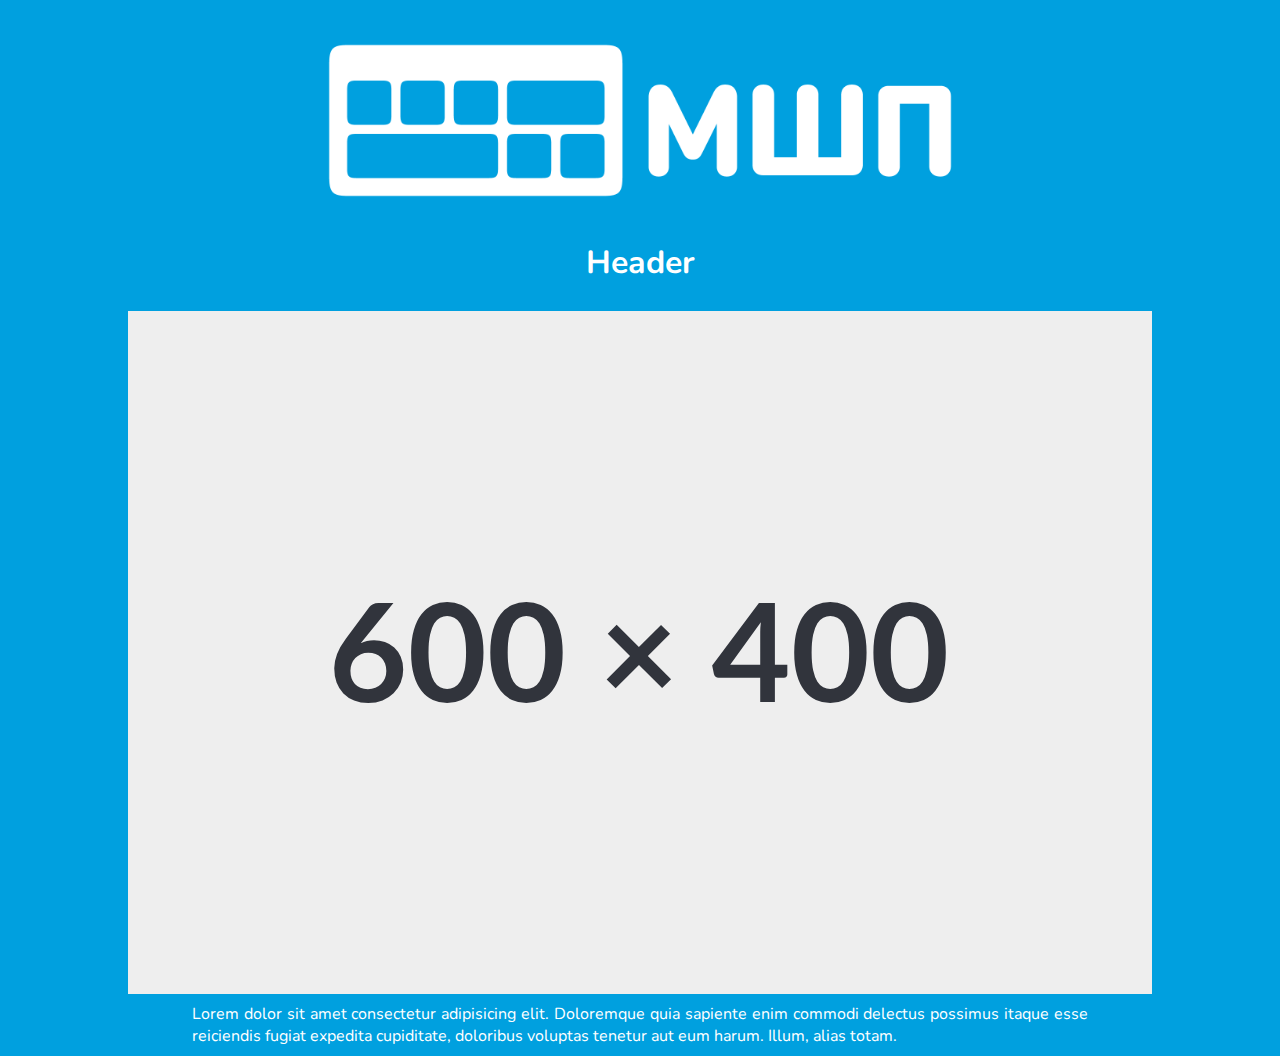
==== page-1.html @ db2fc724 "1" ====
<!DOCTYPE html>
<html lang="ru">
<head>
    <meta charset="UTF-8">
    <meta http-equiv="X-UA-Compatible" content="IE=edge">
    <meta name="viewport" content="width=device-width, initial-scale=1.0">
    <title>Page 1</title>
    <link rel="stylesheet" href="style.css">
</head>
<body>
    <div class="container">
        
        <div class="content">
            <img src="assets/mshp-white.png" class="main-logo">
            <h1>Header</h1>
            <img src="assets/placeholder.svg" class = "task">
            <p>Lorem dolor sit amet consectetur adipisicing elit. Doloremque quia sapiente enim commodi delectus possimus itaque esse reiciendis fugiat expedita cupiditate, doloribus voluptas tenetur aut eum harum. Illum, alias totam.</p>    
        </div>
        
    </div>
    <script src="/path/to/script.js"></script>
</body>
</html>
---- style.css ----
@import url('https://fonts.googleapis.com/css2?family=Nunito:ital,wght@0,200..1000;1,200..1000&display=swap');




body {
    font-family: "Nunito", sans-serif;
    font-optical-sizing: auto;
    font-weight: normal;
    font-style: normal;
    font-size: 1rem;
    background-color: #00A0DF;
    color: #fff;
    margin: 0;
}


h1 {
    margin-top: 0;
    margin-bottom: 3vh;
}

h1:active {
    
    position: relative;
    animation: leftright 2s alternate infinite;
}


.button {
    border: #fff solid 2px;
    padding: 20px;
    margin: 10px;
    color: #fff;
    background-color: #002d74;
    width: 20vw;
    text-align: center;
    transition: 0.1s;
}

.button:active {
    transform: scale(0.99);
    transition: 0.1s;
}



p {
    text-align: justify;
    width: 70vw;
    margin-top: 1vh;
    margin-bottom: 1vh;
}

.container, .content, .answer {
    display: flex;
    flex-direction: column;
    align-items: center;
}

.answer * {
    margin: 3vh auto;
}

.container {
    justify-content: space-between;
    height: 100vh;
}


.btn-container {
    display: flex;
    margin: 10vh auto;
}

.main-logo {
    width: 50vw;
    margin-top: 4vh;
    margin-bottom: 4vh;
}

.stretch {
    flex-grow: 1; 
  }

.task {
    width: 80vw;
    margin: auto;
}


.clock {
    display:flex;
    align-items: center;
    justify-content: center;
    width: 50vw;
    height: 50vw;
    border-radius: 10000%;
    background-color: #fff;
}

.arrow {
    background: linear-gradient(180deg, rgba(14,0,255,1) 0%,rgba(255,0,0,1) 100%);
    height: 70%;
    width: 10%;

    transition: 0.5s;
}

.clock:hover .arrow{
    transform: rotate(90deg);
}
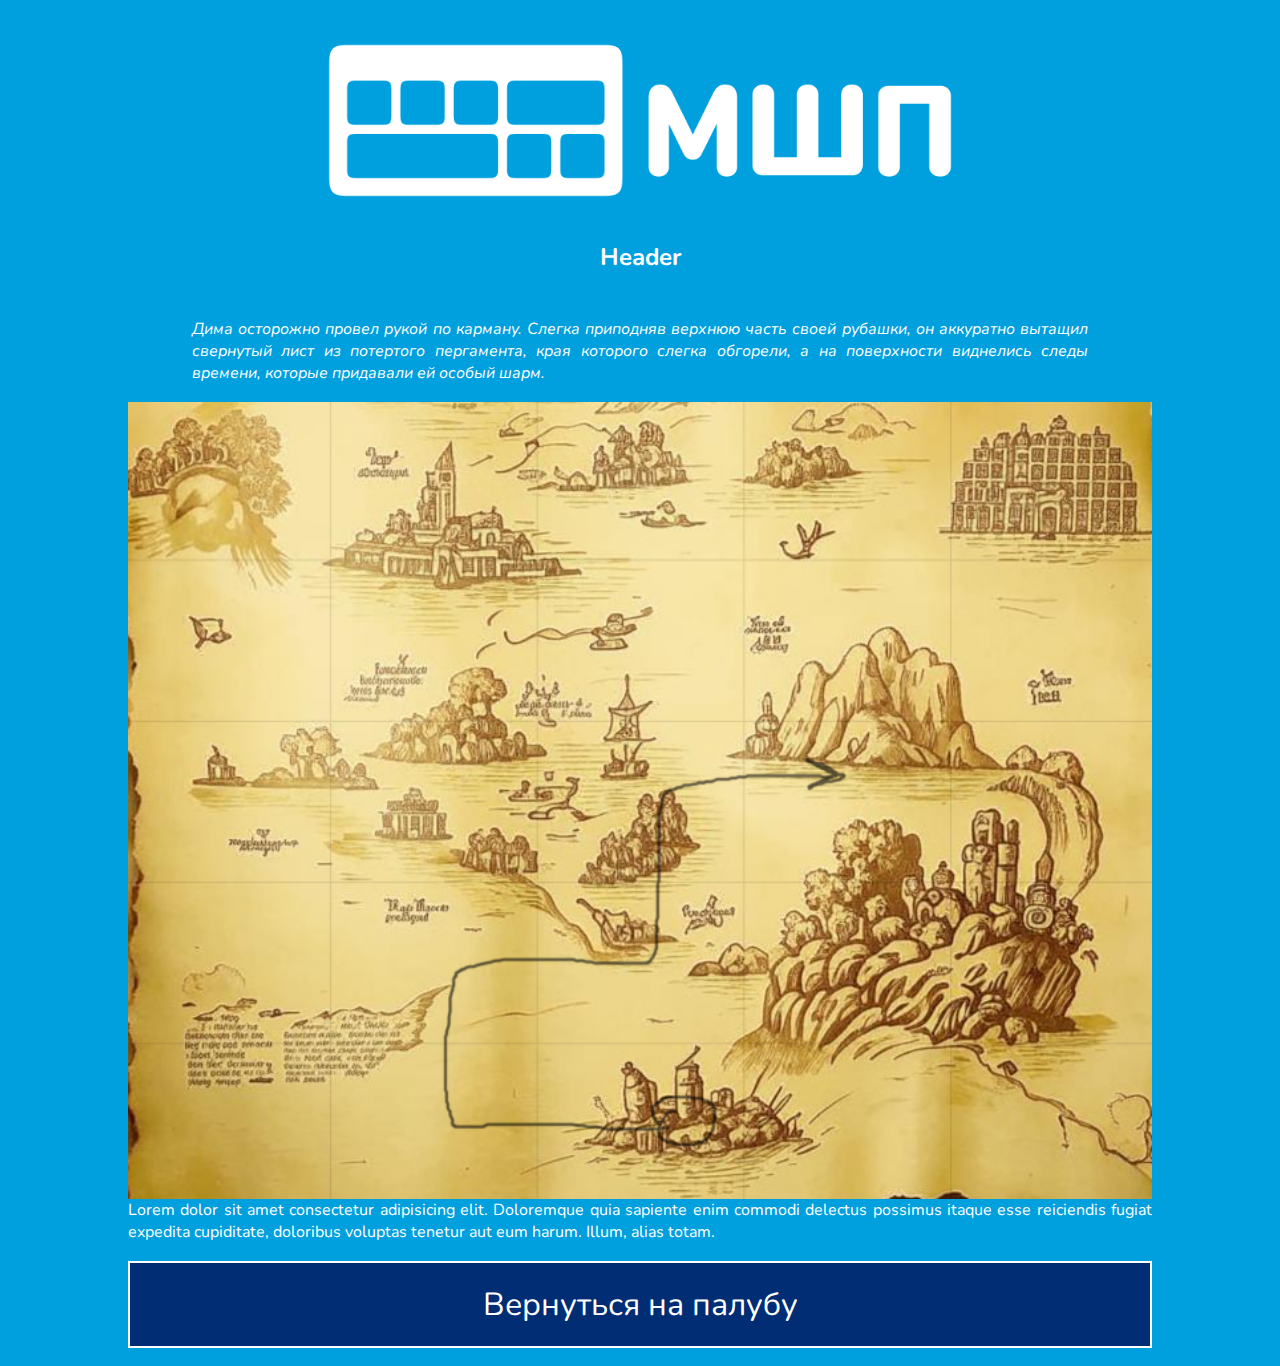
==== commit 8693191b: "1" ====
--- a/page-1.html
+++ b/page-1.html
@@ -1,23 +1,34 @@
 <!DOCTYPE html>
 <html lang="ru">
-<head>
-    <meta charset="UTF-8">
-    <meta http-equiv="X-UA-Compatible" content="IE=edge">
-    <meta name="viewport" content="width=device-width, initial-scale=1.0">
+  <head>
+    <meta charset="UTF-8" />
+    <meta http-equiv="X-UA-Compatible" content="IE=edge" />
+    <meta name="viewport" content="width=device-width, initial-scale=1.0" />
     <title>Page 1</title>
-    <link rel="stylesheet" href="style.css">
-</head>
-<body>
+    <link rel="stylesheet" href="style.css" />
+  </head>
+  <body>
     <div class="container">
+      <div class="content">
         
-        <div class="content">
-            <img src="assets/mshp-white.png" class="main-logo">
-            <h1>Header</h1>
-            <img src="assets/placeholder.svg" class = "task">
-            <p>Lorem dolor sit amet consectetur adipisicing elit. Doloremque quia sapiente enim commodi delectus possimus itaque esse reiciendis fugiat expedita cupiditate, doloribus voluptas tenetur aut eum harum. Illum, alias totam.</p>    
-        </div>
+        <img src="assets/mshp-white.png" class="main-logo" />
+        <h1>Header</h1>
         
+        <p class="story">
+          Дима осторожно провел рукой по карману. Слегка приподняв верхнюю часть
+          своей рубашки, он аккуратно вытащил свернутый лист из потертого
+          пергамента, края которого слегка обгорели, а на поверхности виднелись
+          следы времени, которые придавали ей особый шарм.
+        </p>
+        <img src="assets/image5.png" class="task" />
+        <p class ="task">
+          Lorem dolor sit amet consectetur adipisicing elit. Doloremque quia
+          sapiente enim commodi delectus possimus itaque esse reiciendis fugiat
+          expedita cupiditate, doloribus voluptas tenetur aut eum harum. Illum,
+          alias totam.
+        </p>
+        <a class="button next" href="index.html#anchor">Вернуться на палубу</a>
+      </div>
     </div>
-    <script src="/path/to/script.js"></script>
-</body>
-</html>+  </body>
+</html>
--- a/style.css
+++ b/style.css
@@ -18,6 +18,9 @@
 h1 {
     margin-top: 0;
     margin-bottom: 3vh;
+    text-align:center;
+    width: 70vw;
+    font-size: 1.5rem;
 }
 
 h1:active {
@@ -26,16 +29,40 @@
     animation: leftright 2s alternate infinite;
 }
 
+.button, .input-field {
+    padding: 20px;
+    /*margin: 10px;*/
+    min-width: 20vw;
+    text-align: center;
+    transition: 0.1s;
+    font-size: 2rem;
+    box-sizing: border-box;
+}
 
 .button {
     border: #fff solid 2px;
-    padding: 20px;
-    margin: 10px;
     color: #fff;
     background-color: #002d74;
-    width: 20vw;
-    text-align: center;
-    transition: 0.1s;
+    
+}
+
+@keyframes action {
+    0% {
+        transform: scale(1);
+    }
+    100% {
+        transform: scale(1.1);
+    }
+}
+
+.next {
+    width: 80vw;
+    margin: 2vh auto;
+    text-decoration: none;
+    animation: action alternate-reverse infinite 2s;
+}
+.next:visited {
+    color: #fff;
 }
 
 .button:active {
@@ -43,7 +70,18 @@
     transition: 0.1s;
 }
 
-
+.input-field {
+    border: #002d74 solid 2px;
+    color: #002d74;
+    background-color: #fff;
+}
+
+.answer-contain {
+    display: flex;
+    align-items: stretch;
+    justify-content: center;
+    width: 70vw;
+}
 
 p {
     text-align: justify;
@@ -52,6 +90,12 @@
     margin-bottom: 1vh;
 }
 
+.story {
+    margin-top: 2vh;
+    margin-bottom: 2vh;
+    font-style: italic;
+}
+
 .container, .content, .answer {
     display: flex;
     flex-direction: column;
@@ -59,7 +103,7 @@
 }
 
 .answer * {
-    margin: 3vh auto;
+    margin: 1vh auto;
 }
 
 .container {
@@ -71,6 +115,7 @@
 .btn-container {
     display: flex;
     margin: 10vh auto;
+    
 }
 
 .main-logo {
@@ -88,7 +133,19 @@
     margin: auto;
 }
 
-
+@keyframes hint {
+    0% {
+        
+        opacity: 0;
+    }
+    90% {
+        opacity: 0.1;
+    }
+    100% {
+        opacity: 1;
+
+    }
+}
 .clock {
     display:flex;
     align-items: center;
@@ -97,17 +154,52 @@
     height: 50vw;
     border-radius: 10000%;
     background-color: #fff;
+    
+}
+.clock::before {
+    content: "";
+    background-image: url('assets/clock.svg');
+    background-repeat: no-repeat;
+  
+    position: absolute;
+    z-index: 1;
+  
+    width: 50vw;
+    height: 50vw;
+    animation: hint 350s;
+    left:50%;
+    margin-left: -25vw;
+    
 }
 
 .arrow {
-    background: linear-gradient(180deg, rgba(14,0,255,1) 0%,rgba(255,0,0,1) 100%);
+    /*background: linear-gradient(180deg, rgba(14,0,255,1) 0%,rgba(255,0,0,1) 100%);*/
     height: 70%;
     width: 10%;
-
+    position: absolute;
     transition: 0.5s;
-}
-
-.clock:hover .arrow{
+    background-size: contain;
+    background-position: center;
+    background-repeat: no-repeat;
+}
+
+
+#arrowhour {
+    background-image: url("assets/arrow-01.png");
+}
+#arrowmin {
+    background-image: url("assets/arrow-02.png");
+}
+
+/*.clock:hover .arrow{
     transform: rotate(90deg);
-}
-
+}*/
+
+.correhour {
+    transform: rotate(180deg);
+}
+
+.corremin {
+    transform: rotate(180deg) scaleY(1.25);
+   
+}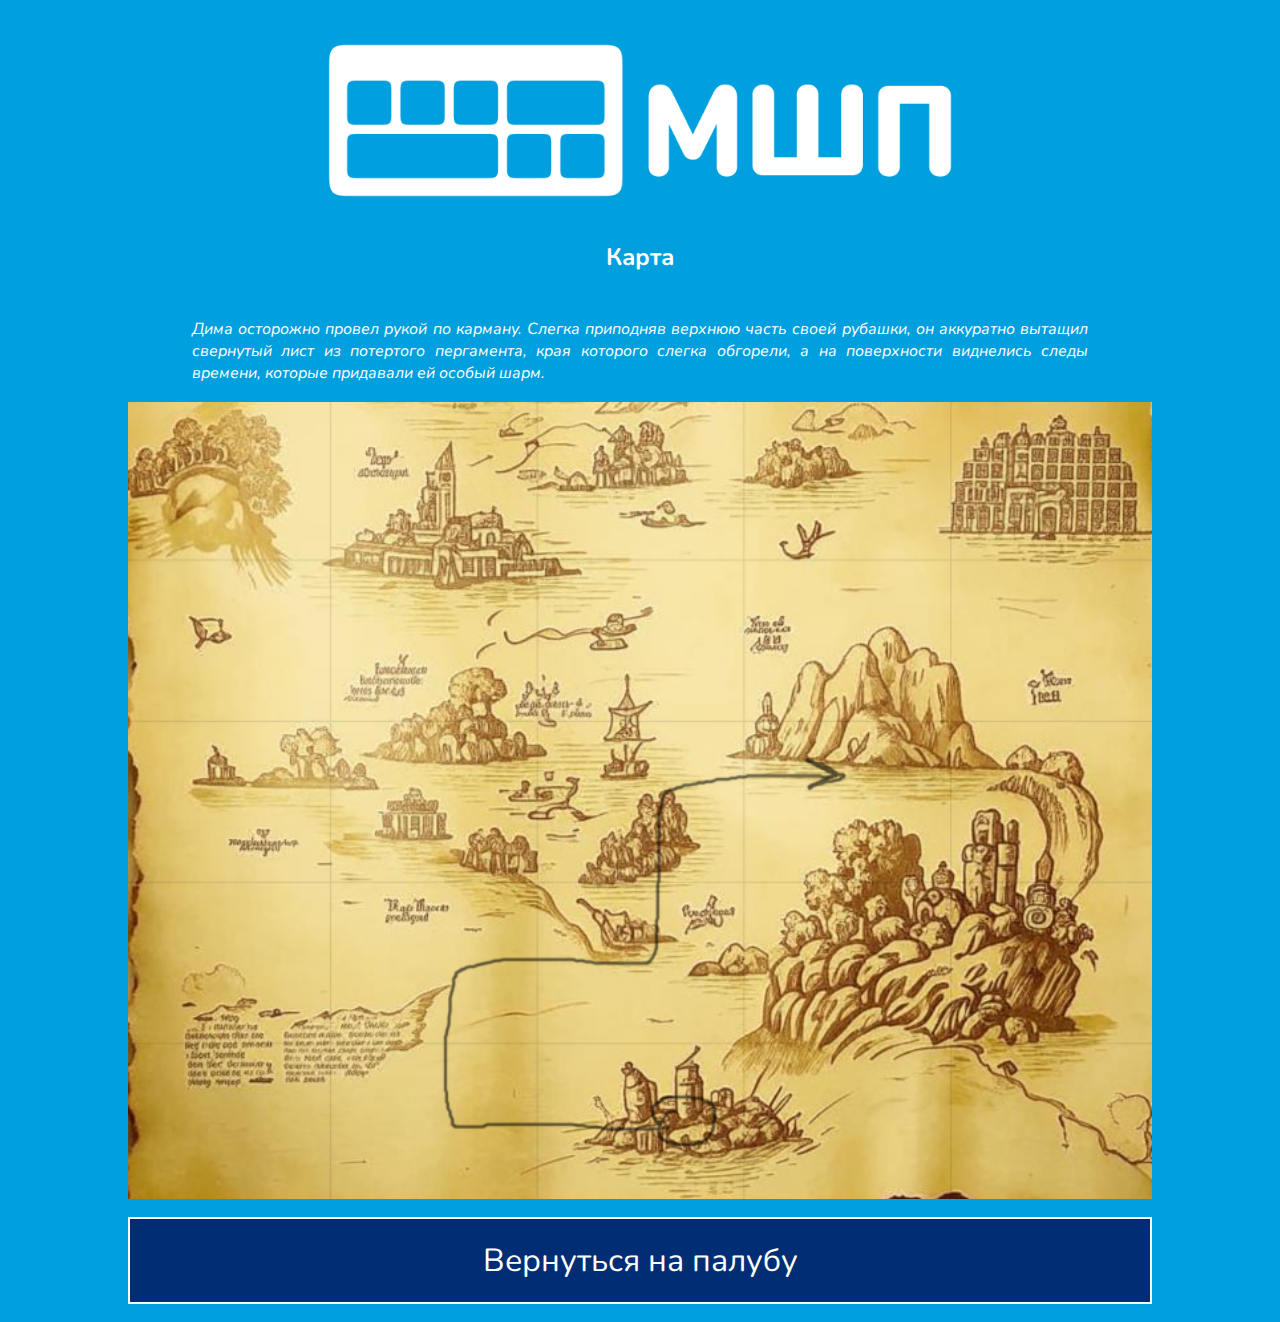
==== commit 24fea49d: "1" ====
--- a/page-1.html
+++ b/page-1.html
@@ -12,7 +12,7 @@
       <div class="content">
         
         <img src="assets/mshp-white.png" class="main-logo" />
-        <h1>Header</h1>
+        <h1>Карта</h1>
         
         <p class="story">
           Дима осторожно провел рукой по карману. Слегка приподняв верхнюю часть
@@ -21,12 +21,7 @@
           следы времени, которые придавали ей особый шарм.
         </p>
         <img src="assets/image5.png" class="task" />
-        <p class ="task">
-          Lorem dolor sit amet consectetur adipisicing elit. Doloremque quia
-          sapiente enim commodi delectus possimus itaque esse reiciendis fugiat
-          expedita cupiditate, doloribus voluptas tenetur aut eum harum. Illum,
-          alias totam.
-        </p>
+        
         <a class="button next" href="index.html#anchor">Вернуться на палубу</a>
       </div>
     </div>
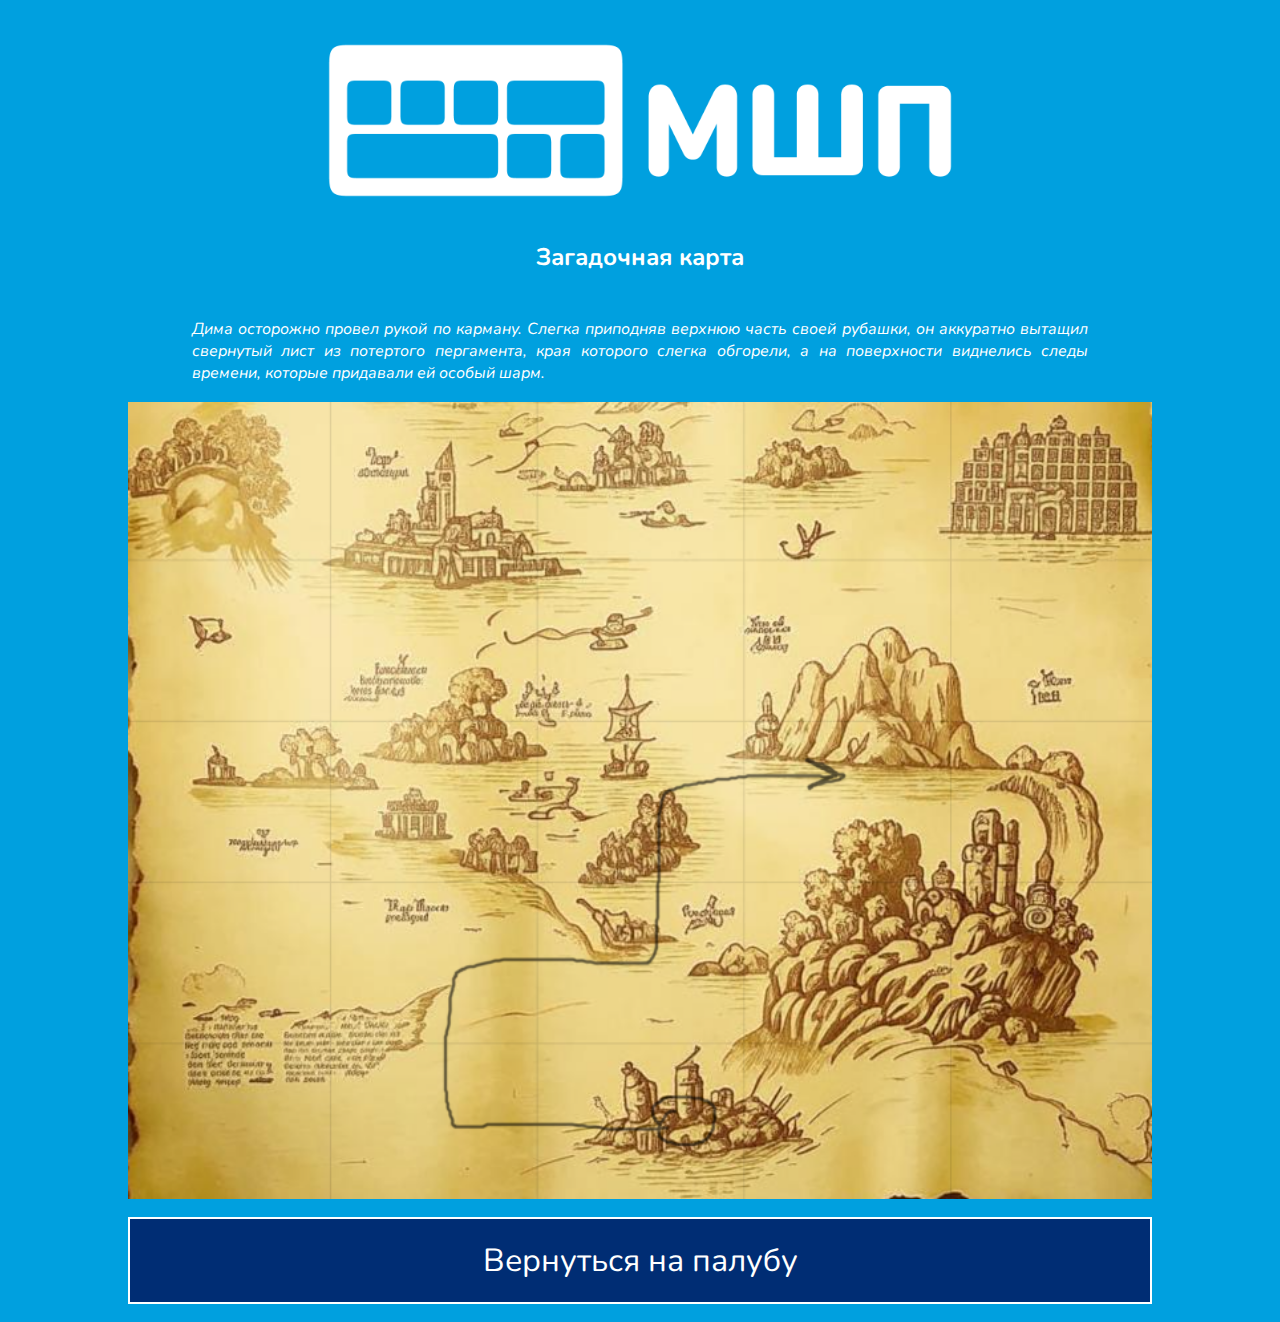
==== commit 3a187a60: "Update page-1.html" ====
--- a/page-1.html
+++ b/page-1.html
@@ -12,7 +12,7 @@
       <div class="content">
         
         <img src="assets/mshp-white.png" class="main-logo" />
-        <h1>Карта</h1>
+        <h1>Загадочная карта</h1>
         
         <p class="story">
           Дима осторожно провел рукой по карману. Слегка приподняв верхнюю часть
